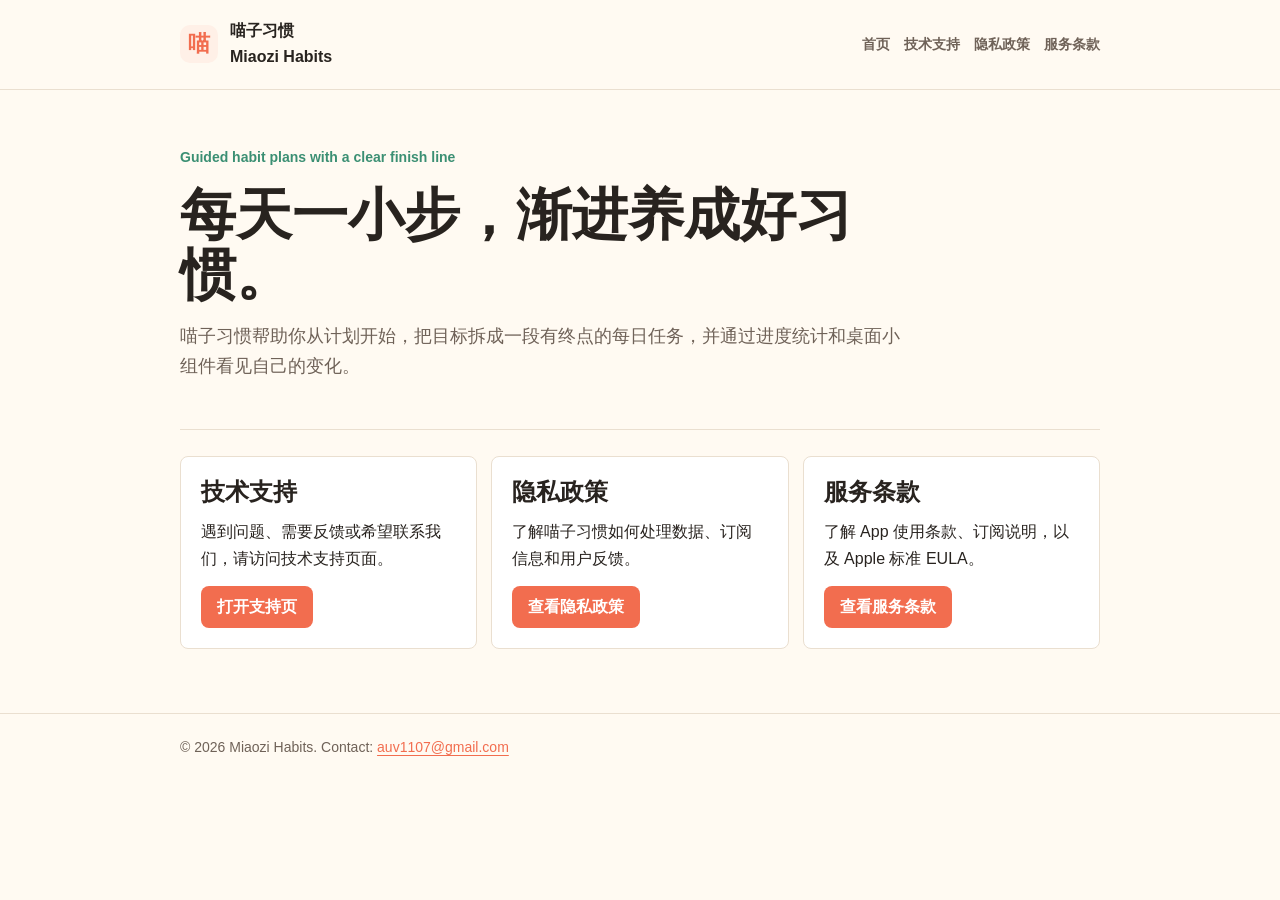
==== index.html @ 509ffaa4 "Initial Miaozi Habits pages" ====
<!doctype html>
<html lang="zh-Hans">
  <head>
    <meta charset="utf-8">
    <meta name="viewport" content="width=device-width, initial-scale=1">
    <title>喵子习惯 / Miaozi Habits</title>
    <meta name="description" content="喵子习惯是一款渐进式习惯养成 App，帮助你把目标拆成有终点的每日计划。">
    <link rel="stylesheet" href="styles.css">
  </head>
  <body>
    <header>
      <div class="shell nav">
        <div class="brand"><span class="mark">喵</span><span>喵子习惯<br>Miaozi Habits</span></div>
        <nav aria-label="Main navigation">
          <a href="index.html">首页</a>
          <a href="support.html">技术支持</a>
          <a href="privacy.html">隐私政策</a>
          <a href="terms.html">服务条款</a>
        </nav>
      </div>
    </header>

    <main class="shell">
      <section class="hero">
        <p class="eyebrow">Guided habit plans with a clear finish line</p>
        <h1>每天一小步，渐进养成好习惯。</h1>
        <p class="lead">喵子习惯帮助你从计划开始，把目标拆成一段有终点的每日任务，并通过进度统计和桌面小组件看见自己的变化。</p>
      </section>

      <section class="grid" aria-label="Site sections">
        <article class="card">
          <h2>技术支持</h2>
          <p>遇到问题、需要反馈或希望联系我们，请访问技术支持页面。</p>
          <a class="button" href="support.html">打开支持页</a>
        </article>
        <article class="card">
          <h2>隐私政策</h2>
          <p>了解喵子习惯如何处理数据、订阅信息和用户反馈。</p>
          <a class="button" href="privacy.html">查看隐私政策</a>
        </article>
        <article class="card">
          <h2>服务条款</h2>
          <p>了解 App 使用条款、订阅说明，以及 Apple 标准 EULA。</p>
          <a class="button" href="terms.html">查看服务条款</a>
        </article>
      </section>
    </main>

    <footer>
      <div class="shell">© 2026 Miaozi Habits. Contact: <a href="mailto:auv1107@gmail.com">auv1107@gmail.com</a></div>
    </footer>
  </body>
</html>
---- styles.css ----
:root {
  color-scheme: light;
  --bg: #fffaf2;
  --panel: #ffffff;
  --ink: #28231f;
  --muted: #6f6258;
  --line: #eadfd0;
  --accent: #f26d4f;
  --accent-soft: #fff0e7;
  --green: #3b8f73;
}

* {
  box-sizing: border-box;
}

body {
  margin: 0;
  font-family: -apple-system, BlinkMacSystemFont, "Segoe UI", sans-serif;
  background: var(--bg);
  color: var(--ink);
  line-height: 1.65;
}

a {
  color: var(--accent);
  text-decoration-thickness: 1px;
  text-underline-offset: 3px;
}

.shell {
  width: min(920px, calc(100% - 32px));
  margin: 0 auto;
}

header {
  border-bottom: 1px solid var(--line);
  background: rgba(255, 250, 242, 0.92);
}

.nav {
  display: flex;
  align-items: center;
  justify-content: space-between;
  gap: 18px;
  padding: 18px 0;
}

.brand {
  display: flex;
  align-items: center;
  gap: 12px;
  font-weight: 800;
  letter-spacing: 0;
}

.mark {
  display: grid;
  place-items: center;
  width: 38px;
  height: 38px;
  border-radius: 10px;
  background: var(--accent-soft);
  color: var(--accent);
  font-size: 22px;
}

nav {
  display: flex;
  gap: 14px;
  flex-wrap: wrap;
  justify-content: flex-end;
}

nav a {
  color: var(--muted);
  font-size: 14px;
  font-weight: 650;
  text-decoration: none;
}

main {
  padding: 56px 0 64px;
}

.hero {
  display: grid;
  gap: 16px;
  padding-bottom: 34px;
  border-bottom: 1px solid var(--line);
}

.eyebrow {
  margin: 0;
  color: var(--green);
  font-size: 14px;
  font-weight: 800;
}

h1 {
  margin: 0;
  max-width: 760px;
  font-size: clamp(34px, 6vw, 56px);
  line-height: 1.08;
  letter-spacing: 0;
}

h2 {
  margin: 34px 0 12px;
  font-size: 24px;
  line-height: 1.25;
  letter-spacing: 0;
}

h3 {
  margin: 24px 0 8px;
  font-size: 18px;
  letter-spacing: 0;
}

p {
  margin: 0 0 14px;
}

ul {
  margin: 0 0 18px;
  padding-left: 22px;
}

.lead {
  max-width: 720px;
  color: var(--muted);
  font-size: 18px;
}

.grid {
  display: grid;
  grid-template-columns: repeat(3, minmax(0, 1fr));
  gap: 14px;
  margin-top: 26px;
}

.card {
  border: 1px solid var(--line);
  border-radius: 8px;
  background: var(--panel);
  padding: 20px;
}

.card h2 {
  margin-top: 0;
}

.button {
  display: inline-flex;
  align-items: center;
  min-height: 42px;
  padding: 0 16px;
  border-radius: 8px;
  background: var(--accent);
  color: white;
  font-weight: 800;
  text-decoration: none;
}

.muted {
  color: var(--muted);
}

.meta {
  margin-top: 36px;
  padding-top: 18px;
  border-top: 1px solid var(--line);
  color: var(--muted);
  font-size: 14px;
}

footer {
  border-top: 1px solid var(--line);
  padding: 22px 0;
  color: var(--muted);
  font-size: 14px;
}

@media (max-width: 720px) {
  .nav {
    align-items: flex-start;
    flex-direction: column;
  }

  nav {
    justify-content: flex-start;
  }

  main {
    padding-top: 38px;
  }

  .grid {
    grid-template-columns: 1fr;
  }
}
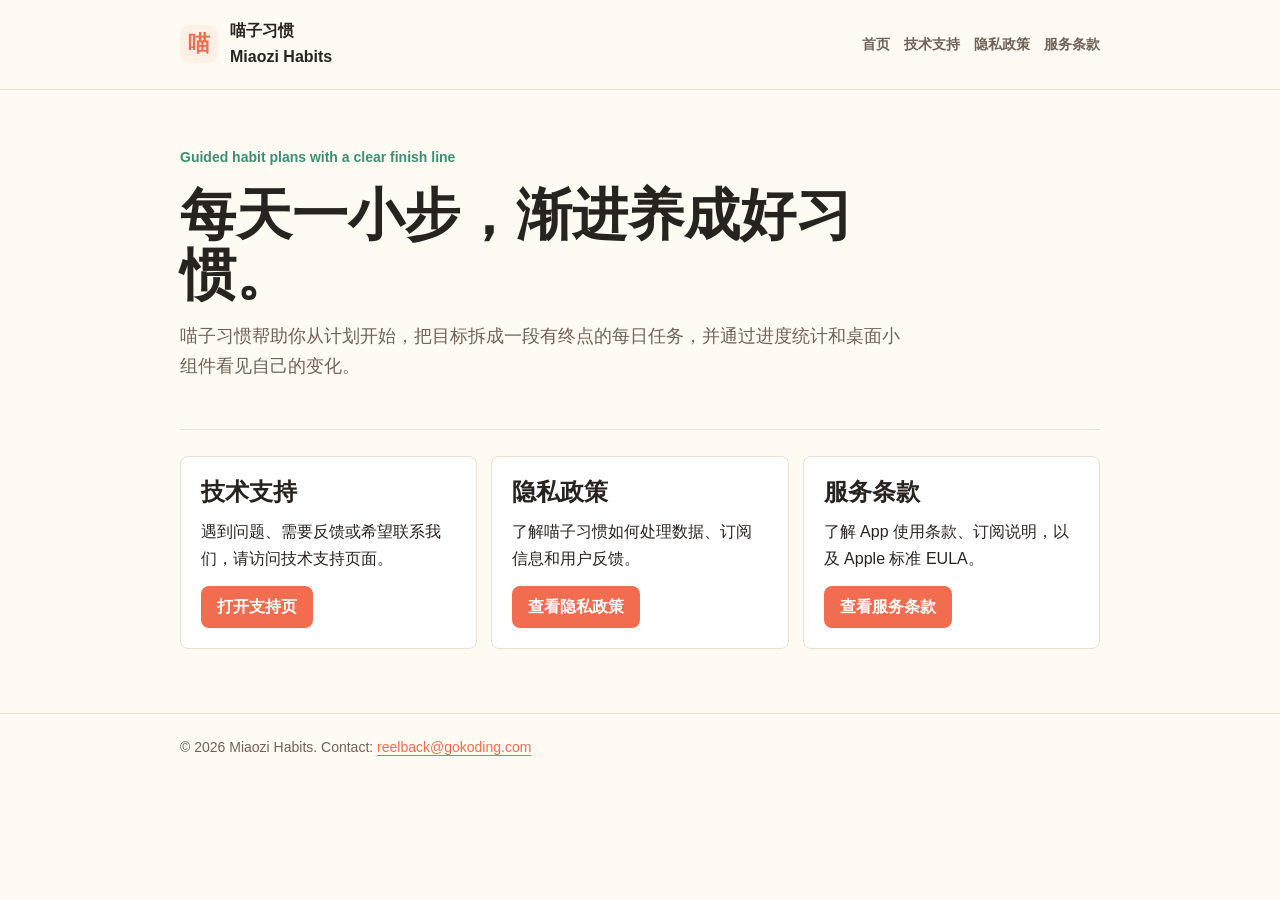
==== commit da30a06d: "Update contact email to reelback@gokoding.com Co-Authored-By: Claude Opus 5.5 <noreply@anthropic.com" ====
--- a/index.html
+++ b/index.html
@@ -47,7 +47,7 @@
     </main>
 
     <footer>
-      <div class="shell">© 2026 Miaozi Habits. Contact: <a href="mailto:auv1107@gmail.com">auv1107@gmail.com</a></div>
+      <div class="shell">© 2026 Miaozi Habits. Contact: <a href="mailto:reelback@gokoding.com">reelback@gokoding.com</a></div>
     </footer>
   </body>
 </html>
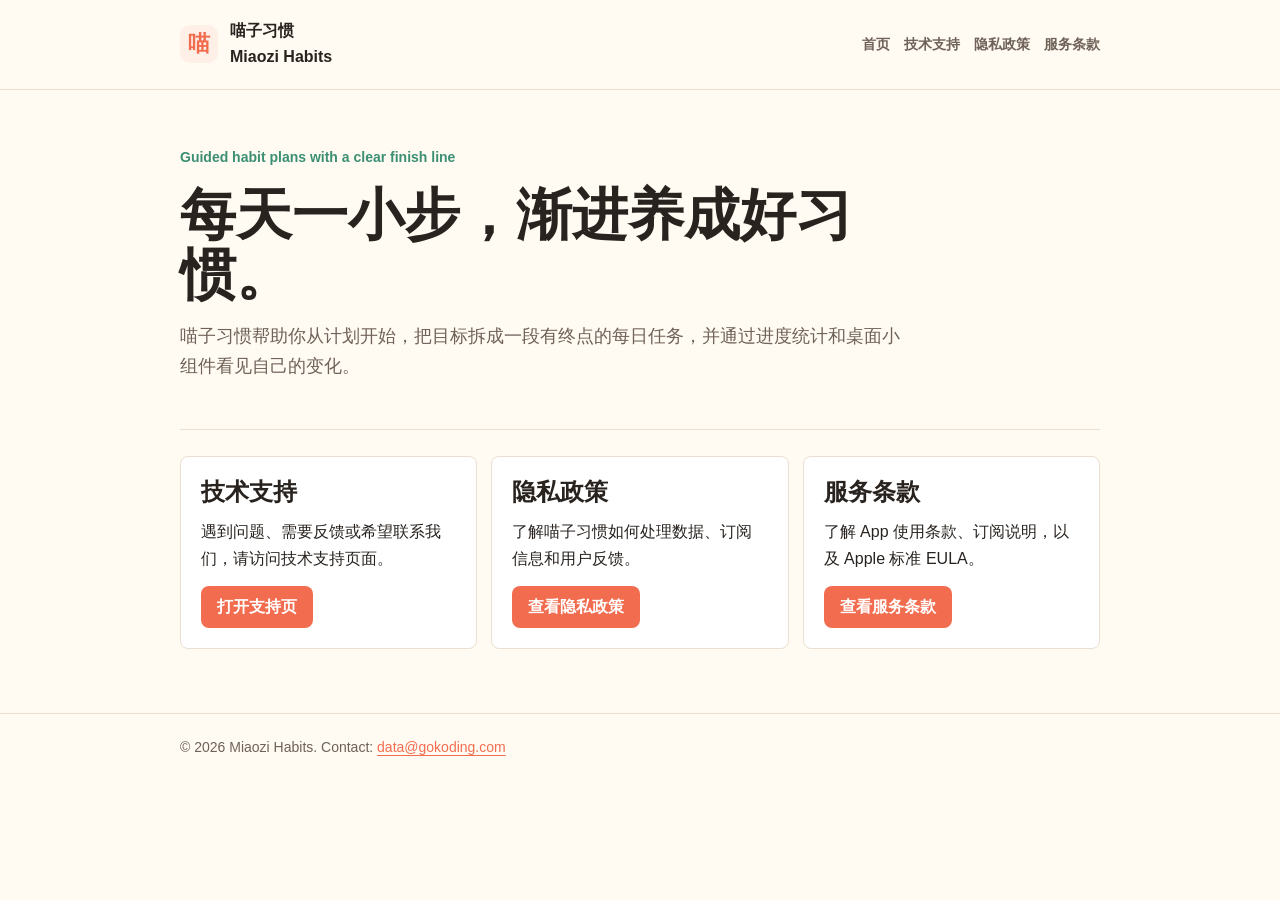
==== commit fc07bef6: "Use data@gokoding.com as contact email Co-Authored-By: Claude Opus 5.5 <noreply@anthropic.com>" ====
--- a/index.html
+++ b/index.html
@@ -47,7 +47,7 @@
     </main>
 
     <footer>
-      <div class="shell">© 2026 Miaozi Habits. Contact: <a href="mailto:reelback@gokoding.com">reelback@gokoding.com</a></div>
+      <div class="shell">© 2026 Miaozi Habits. Contact: <a href="mailto:data@gokoding.com">data@gokoding.com</a></div>
     </footer>
   </body>
 </html>
